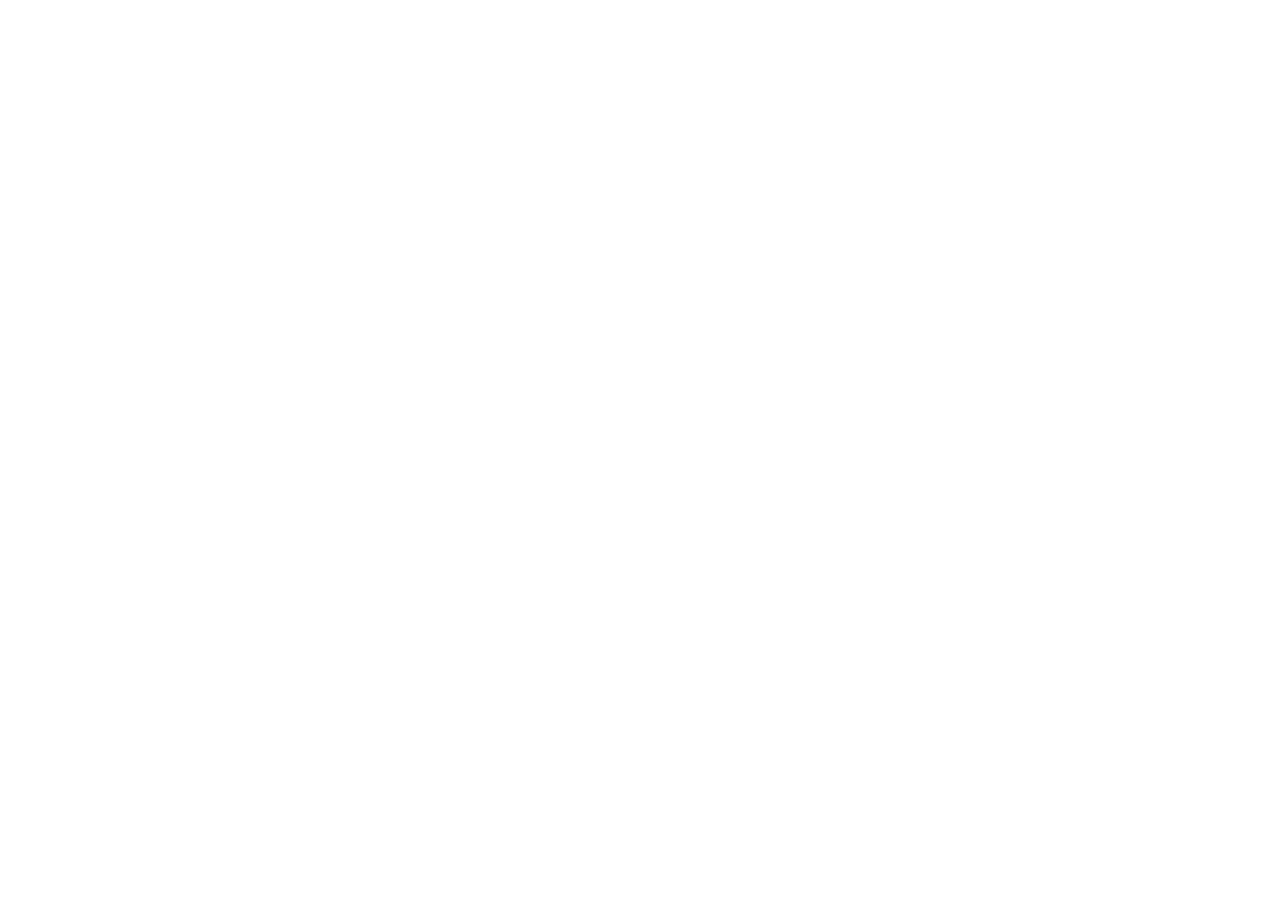
==== index.html @ 656b5e34 "updated" ====
<!DOCTYPE html>
<html lang="en">
<head>
    <meta charset="UTF-8">
    <meta http-equiv="X-UA-Compatible" content="IE=edge">
    <meta name="viewport" content="width=device-width, initial-scale=1.0">
    <title>Document</title>
</head>
<body>
    
</body>
</html>
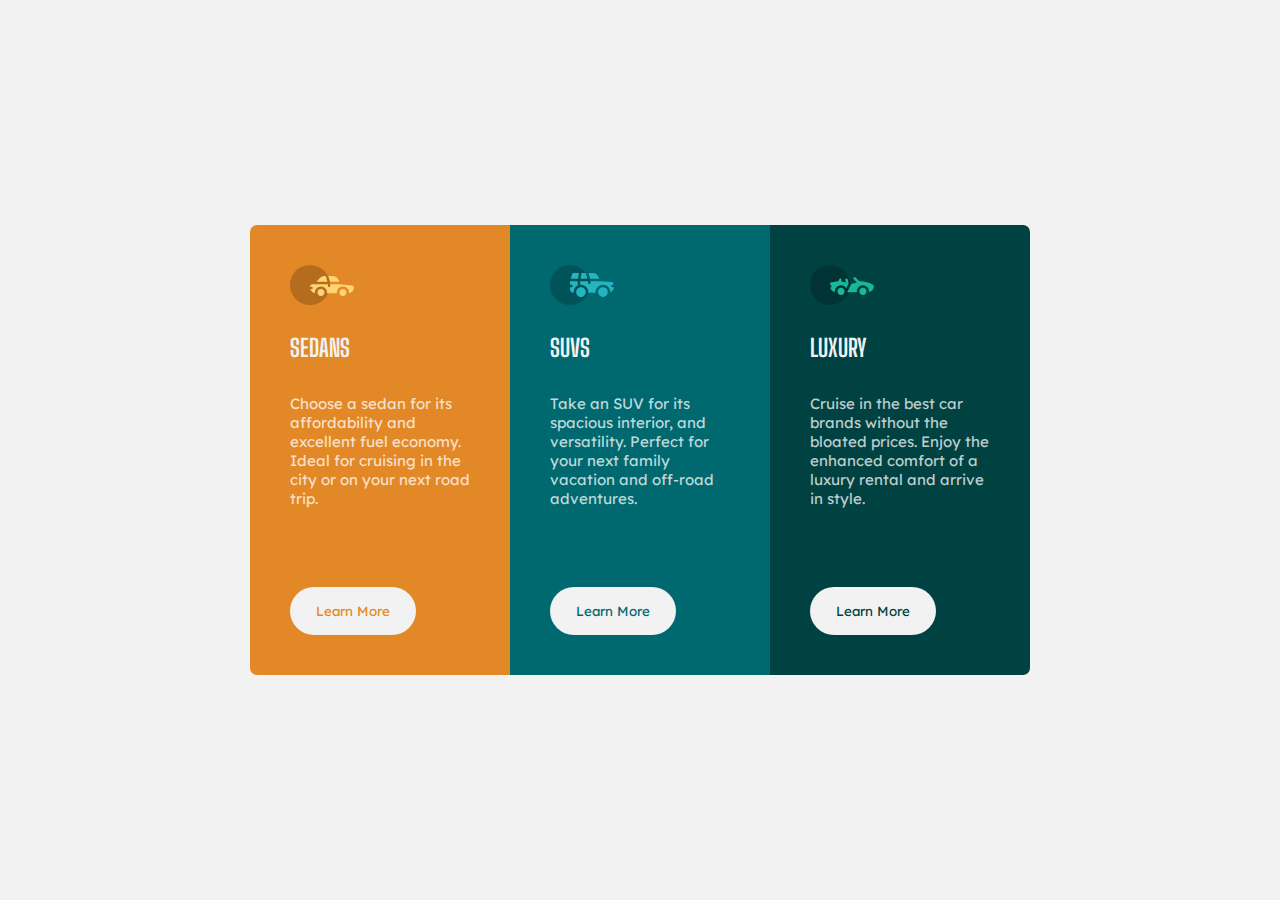
==== commit c7ab5ac9: "updated" ====
--- a/index.html
+++ b/index.html
@@ -4,9 +4,48 @@
     <meta charset="UTF-8">
     <meta http-equiv="X-UA-Compatible" content="IE=edge">
     <meta name="viewport" content="width=device-width, initial-scale=1.0">
-    <title>Document</title>
+    <title>CSS Flexbox</title>
+
+    <link rel="stylesheet" href="./style.css">
 </head>
 <body>
-    
+    <div class="flex-container">
+        <div class="card card1">
+            <div class="icon">
+                <img src="./images/icon-sedans.svg" alt="sedan">
+            </div>
+            <div class="text">
+                <h2>SEDANS</h2>
+                <p>
+                    Choose a sedan for its affordability and excellent fuel economy. Ideal for cruising in the city or on your next road trip.
+                </p>
+            </div>
+            <button>Learn More</button>
+        </div>
+        <div class="card card2">
+            <div class="icon">
+                <img src="./images/icon-suvs.svg" alt="suvs">
+            </div>
+            <div class="text">
+                <h2>SUVS</h2>
+                <p>
+                    Take an SUV for its spacious interior, and versatility. Perfect for your next family vacation and off-road adventures.
+                </p>
+            </div>
+            <button>Learn More</button>
+        </div>
+        <div class="card card3">
+            <div class="icon">
+                <img src="./images/icon-luxury.svg" alt="luxury">
+            </div>
+            <div class="text">
+                <h2>LUXURY</h2>
+                <p>
+                    Cruise in the best car brands without the bloated prices. Enjoy the enhanced comfort of a luxury rental and arrive in style.
+                </p>
+            </div>
+            <button>Learn More</button>
+        </div>
+    </div>
 </body>
 </html>--- a/style.css
+++ b/style.css
@@ -0,0 +1,182 @@
+@import url('https://fonts.googleapis.com/css2?family=Big+Shoulders+Display:wght@700&family=Lexend+Deca&display=swap');
+
+* {
+    margin: 0;
+    padding: 0;
+    box-sizing: border-box;
+    font-family: 'Lexend Deca', sans-serif;
+}
+
+/* Flex */
+body {
+    height: 100vh;
+}
+.flex-container {
+    padding: 1.5rem;
+    display: flex;
+    height: 100%;
+    background-color: hsl(0, 0%, 95%);
+    justify-content: center;
+    align-items: center;
+}
+.card {
+    width: 260px;
+    padding: 2.5rem;
+    height: 450px;
+    display: flex;
+    flex-direction: column;
+    justify-content: space-between;
+}
+.card1 {
+    background-color: hsl(31, 77%, 52%);
+    border-top-left-radius: 7px;
+    border-bottom-left-radius: 7px;
+}
+.card2 {
+    background-color: hsl(184, 100%, 22%);
+}
+.card3 {
+    background-color: hsl(179, 100%, 13%);
+    border-top-right-radius: 7px;
+    border-bottom-right-radius: 7px;
+}
+.text {
+    margin-bottom: 3.5rem;
+}
+p {
+    color: hsla(0, 0%, 100%, 0.75);
+    margin-top: 2rem;
+    font-size: 15px;
+}
+h2 {
+    color: hsl(0, 0%, 95%);
+    font-family: 'Big Shoulders Display', cursive;
+}
+button {
+    padding: 1rem 1.5rem;
+    border: none;
+    border-radius: 500px;
+    background-color: hsl(0, 0%, 95%);
+    align-self: start;
+    width: 70%;
+}
+.card1 button {
+    color: hsl(31, 77%, 52%);    
+}
+.card2 button {
+    color: hsl(184, 100%, 22%);
+}
+.card3 button {
+    color: hsl(179, 100%, 13%);
+}
+
+@media screen and (max-width: 375px) {
+    body {
+        height: auto;
+    }
+    .flex-container {
+        padding: 2rem;
+        height: 100%;
+        background-color: hsl(0, 0%, 95%);
+        flex-direction: column;
+        justify-content: normal;
+    }
+    .card1 {
+        border-top-right-radius: 7px;
+        border-bottom-left-radius: 0px;
+    }
+    .card3 {
+        border-bottom-left-radius: 7px;
+        border-top-right-radius: 0px;
+    }
+}
+
+@media screen and (min-width: 374px) and (max-width: 650px) {
+    body {
+        height: auto;
+    }
+    .flex-container {
+        flex-wrap: wrap;
+    }
+    .card {
+        width: 260px;
+    }
+    .card2 {
+        border-top-right-radius: 7px;
+        border-bottom-right-radius: 7px;
+    }
+    .card3 {
+        border-top-right-radius: 0;
+        border-bottom-left-radius: 7px;
+    }
+}
+
+@media screen and (max-width: 567px) {
+    body {
+        height: auto;
+    }
+    .card1 {
+        border-top-right-radius: 7px;
+        border-bottom-left-radius: 0px;
+    }
+    .card2 {
+        border-radius: 0px;
+    }
+    .card3 {
+        border-bottom-left-radius: 7px;
+        border-top-right-radius: 0px;
+    }
+}
+/* Flex */
+
+
+
+/* Grid */
+.grid-container {
+    background-color: #1a1c28;
+    height: 100%;
+    display: grid;
+    place-items: center;
+}
+.grid-inner-container {
+    /* margin: auto; */
+    height: auto;
+    display: grid;
+    gap: 1.2rem;
+    grid-template-columns: 2fr 1fr 2fr;
+    grid-template-rows: repeat(4, 100px);
+    width: min(95%, 750px);
+}
+.orange-red {
+    grid-column: span 2;
+    grid-row: span 2;
+    background-color: #eb5020;
+}
+.yellow {
+    grid-row: span 2;
+    background-color: #ffa401;
+}
+.green {
+    grid-row: span 2;
+    background-color: #05aa42;
+}
+.blue {
+    grid-column: span 2;
+    background-color: #01aefd;
+}
+
+
+@media screen and (max-width: 375px) {
+    .grid-container {
+        min-height: 100vh;
+    }
+}
+
+
+@media screen and (min-width: 374px) and (max-width: 650px) {
+    .grid-container {
+        min-height: 100vh;
+    }
+}
+
+/* Grid */